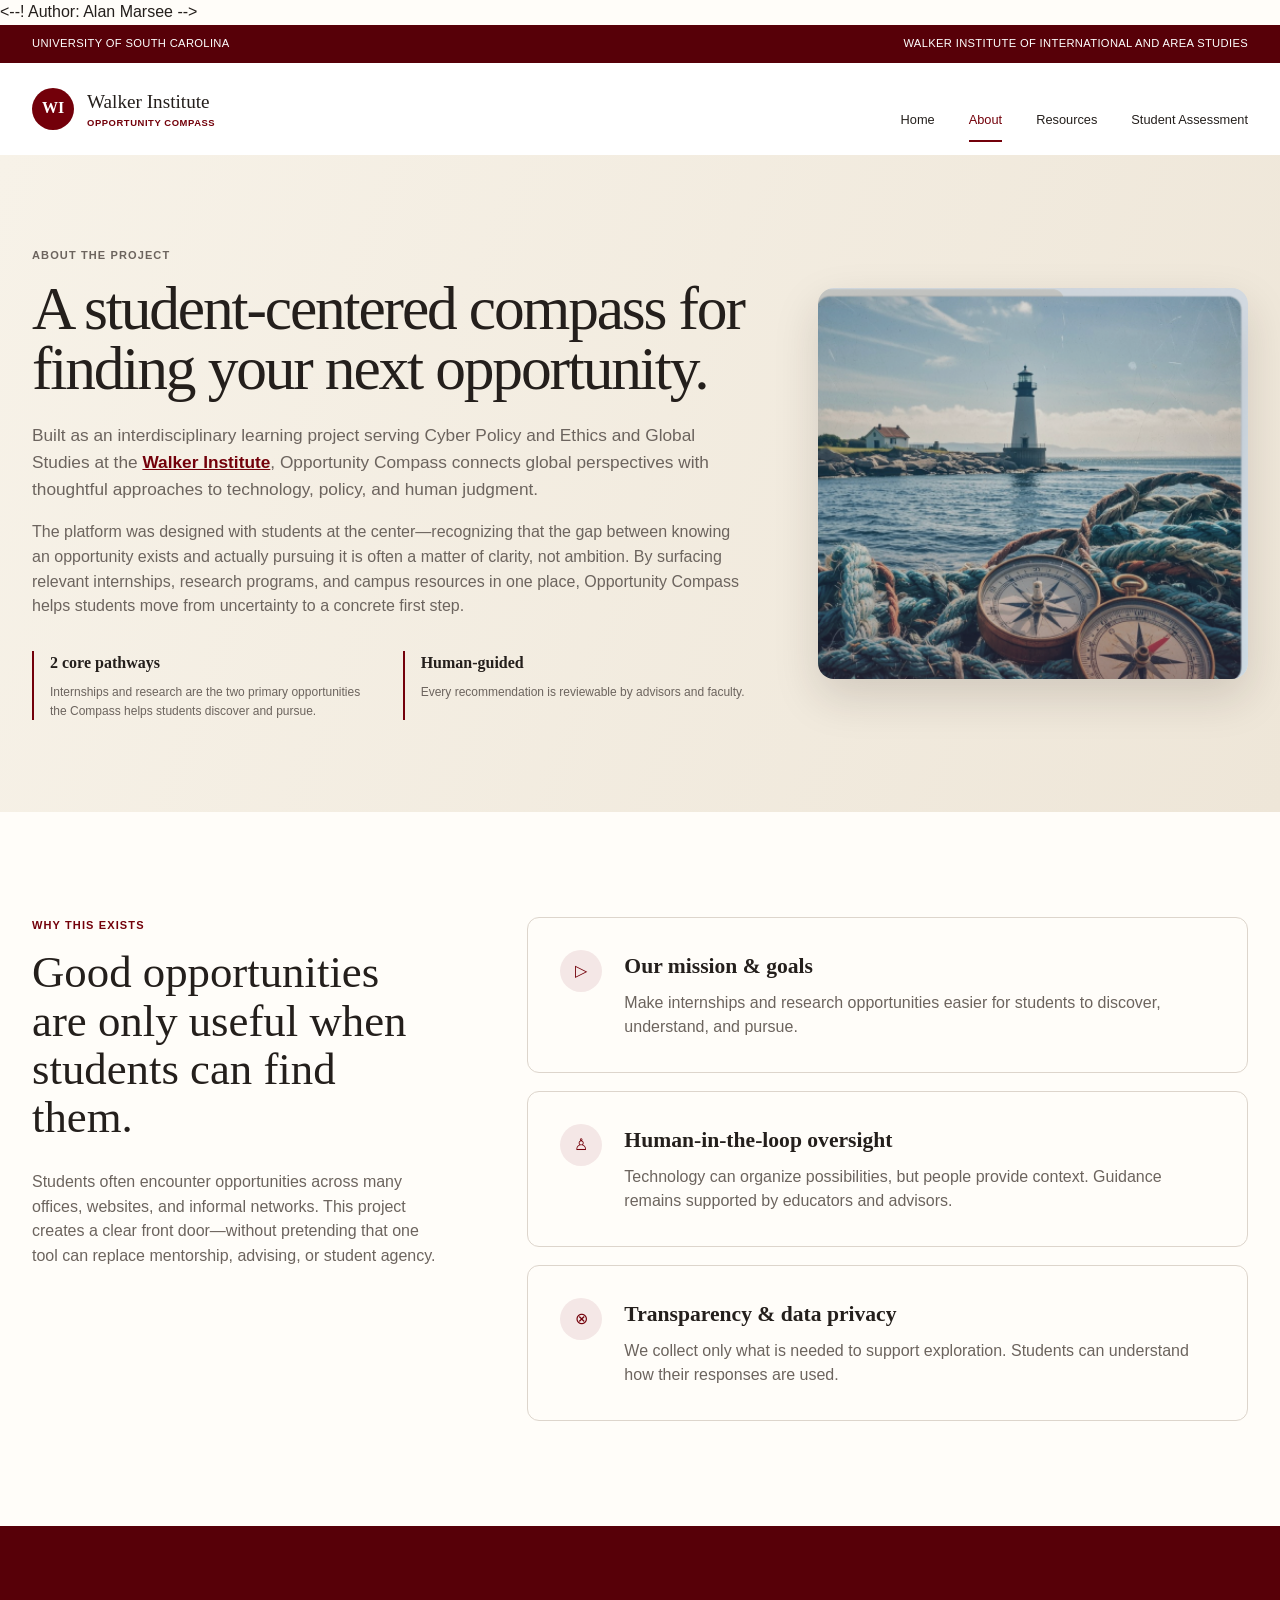
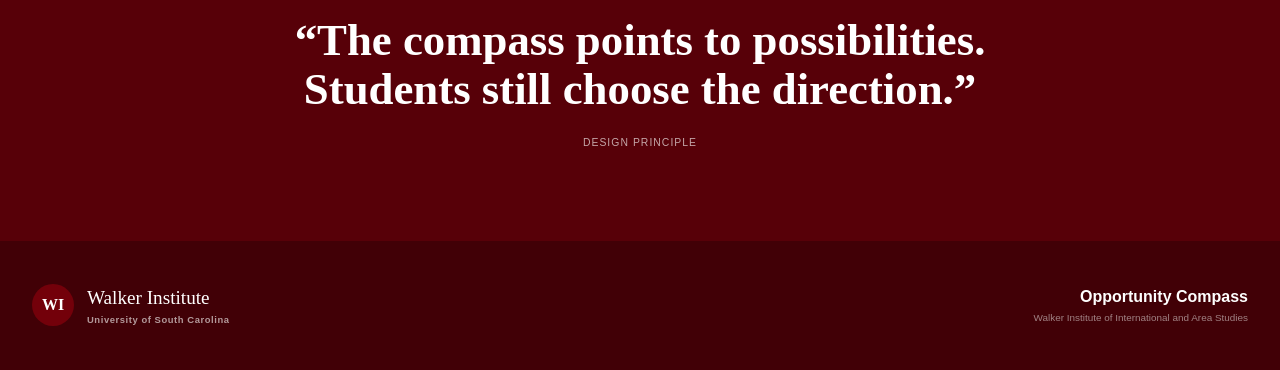
==== about.html @ a8d63390 "Add files via upload" ====
<!doctype html>
<html lang="en">
<head>
  <--! Author: Alan Marsee -->
  <meta charset="utf-8">
  <meta name="viewport" content="width=device-width, initial-scale=1">
  <meta name="description" content="Learn about Opportunity Compass.">
  <title>Opportunity Compass | About</title>
  <link rel="stylesheet" href="styles.css">

  <!-- Internal CSS example -->
  <style>
    .about-hero {
      background: linear-gradient(110deg, #f7f2e8, #eee6d8);
    }

    .about-hero__image img {
      object-position: 50% 48%;
    }
  </style>
</head>

<body>
  <header>
    <div class="university-bar">
      <div class="shell university-bar__inner">
        <span>University of South Carolina</span>
        <span>Walker Institute of International and Area Studies</span>
      </div>
    </div>

    <div class="main-nav-wrap">
      <div class="shell main-nav">
        <a class="brand" href="index.html">
          <span class="brand-mark">WI</span>
          <span>
            <strong>Walker Institute</strong>
            <small>Opportunity Compass</small>
          </span>
        </a>

        <nav>
          <a href="index.html">Home</a>
          <a class="active" href="about.html">About</a>
          <a href="index.html#pathways">Resources</a>
          <a href="index.html#assessment">Student Assessment</a>
        </nav>
      </div>
    </div>
  </header>

  <main>
    <section class="about-hero">
      <div class="shell about-hero__grid">
        <div class="about-copy">
          <p class="eyebrow">About the project</p>

          <h1>
            A student-centered compass for finding your next opportunity.
          </h1>

          <p class="lead">
            Built as an interdisciplinary learning project serving Cyber Policy
            and Ethics and Global Studies at the
            <strong class="accent-text">Walker Institute</strong>, Opportunity
            Compass connects global perspectives with thoughtful approaches to
            technology, policy, and human judgment.
          </p>

          <p>
            The platform was designed with students at the center—recognizing
            that the gap between knowing an opportunity exists and actually
            pursuing it is often a matter of clarity, not ambition. By surfacing
            relevant internships, research programs, and campus resources in
            one place, Opportunity Compass helps students move from uncertainty
            to a concrete first step.
          </p>

          <div class="project-facts">
            <div>
              <strong>2 core pathways</strong>
              <span>
                Internships and research are the two primary opportunities the
                Compass helps students discover and pursue.
              </span>
            </div>

            <div>
              <strong>Human-guided</strong>
              <span>
                Every recommendation is reviewable by advisors and faculty.
              </span>
            </div>
          </div>
        </div>

        <div class="about-hero__image">
          <img
            src=assets/about-hero.png
            alt="Lighthouse and compasses among nautical ropes"
          >
        </div>
      </div>
    </section>

    <section class="section why-section">
      <div class="shell why-grid">
        <div class="why-copy">
          <p class="eyebrow">Why this exists</p>

          <h2>
            Good opportunities are only useful when students can find them.
          </h2>

          <p>
            Students often encounter opportunities across many offices,
            websites, and informal networks. This project creates a clear front
            door—without pretending that one tool can replace mentorship,
            advising, or student agency.
          </p>
        </div>

        <div class="principles-list">
          <article class="principle-card">
            <span class="icon-badge">▷</span>
            <div>
              <h3>Our mission &amp; goals</h3>
              <p>
                Make internships and research opportunities easier for students
                to discover, understand, and pursue.
              </p>
            </div>
          </article>

          <article class="principle-card">
            <span class="icon-badge">♙</span>
            <div>
              <h3>Human-in-the-loop oversight</h3>
              <p>
                Technology can organize possibilities, but people provide
                context. Guidance remains supported by educators and advisors.
              </p>
            </div>
          </article>

          <article class="principle-card">
            <span class="icon-badge">⊗</span>
            <div>
              <h3>Transparency &amp; data privacy</h3>
              <p>
                We collect only what is needed to support exploration.
                Students can understand how their responses are used.
              </p>
            </div>
          </article>
        </div>
      </div>
    </section>

    <section class="quote-section">
      <div class="shell">
        <!-- Inline CSS example -->
        <blockquote style="max-width: 830px;">
          “The compass points to possibilities. Students still choose the
          direction.”
        </blockquote>
        <p>Design principle</p>
      </div>
    </section>
  </main>

  <footer class="site-footer">
    <div class="shell footer-inner">
      <div class="brand brand--light">
        <span class="brand-mark">WI</span>
        <span>
          <strong>Walker Institute</strong>
          <small>University of South Carolina</small>
        </span>
      </div>

      <div>
        <strong>Opportunity Compass</strong>
        <small>Walker Institute of International and Area Studies</small>
      </div>
    </div>
  </footer>
</body>
</html>
---- styles.css ----
:root {
  --garnet: #73000a;
  --dark-garnet: #570008;
  --ink: #241f1c;
  --muted: #6c645e;
  --ivory: #f7f3eb;
  --line: #ddd5cc;
  --serif: Georgia, "Times New Roman", serif;
  --sans: Arial, Helvetica, sans-serif;
}

* {
  box-sizing: border-box;
}

html {
  scroll-behavior: smooth;
}

body {
  margin: 0;
  color: var(--ink);
  background: #fffdf9;
  font-family: var(--sans);
  line-height: 1.55;
}

img {
  display: block;
  max-width: 100%;
}

a {
  color: inherit;
}

h1,
h2,
h3,
p {
  margin-top: 0;
}

h1,
h2,
h3 {
  font-family: var(--serif);
  font-weight: 400;
}

.shell {
  width: min(1220px, calc(100% - 64px));
  margin-inline: auto;
}

/* Header */

.university-bar {
  color: white;
  background: var(--dark-garnet);
  font-size: 0.7rem;
  letter-spacing: 0.03em;
  text-transform: uppercase;
}

.university-bar__inner {
  min-height: 38px;
  display: flex;
  align-items: center;
  justify-content: space-between;
}

.main-nav-wrap {
  background: white;
}

.main-nav {
  min-height: 92px;
  display: flex;
  align-items: center;
  justify-content: space-between;
  gap: 32px;
}

.brand {
  display: inline-flex;
  align-items: center;
  gap: 13px;
  text-decoration: none;
}

.brand-mark {
  width: 42px;
  aspect-ratio: 1;
  display: grid;
  place-items: center;
  color: white;
  background: var(--garnet);
  border-radius: 50%;
  font-family: var(--serif);
  font-weight: 700;
}

.brand strong,
.brand small {
  display: block;
}

.brand strong {
  font-family: var(--serif);
  font-size: 1.2rem;
  font-weight: 500;
}

.brand small {
  color: var(--garnet);
  font-size: 0.59rem;
  font-weight: 700;
  letter-spacing: 0.06em;
  text-transform: uppercase;
}

.main-nav nav {
  display: flex;
  align-items: center;
  gap: 34px;
}

.main-nav nav a {
  padding: 34px 0 10px;
  border-bottom: 2px solid transparent;
  font-size: 0.8rem;
  text-decoration: none;
}

.main-nav nav a:hover,
.main-nav nav a.active {
  color: var(--garnet);
  border-bottom-color: var(--garnet);
}

/* Home hero */

.home-hero {
  min-height: 820px;
  color: white;
  background-position: center;
  background-size: cover;
}

.hero-content {
  min-height: 820px;
  display: flex;
  flex-direction: column;
  justify-content: center;
  align-items: flex-start;
  padding: 85px 0 46px;
}

.eyebrow {
  margin-bottom: 14px;
  color: var(--garnet);
  font-size: 0.69rem;
  font-weight: 700;
  letter-spacing: 0.1em;
  text-transform: uppercase;
}

.eyebrow--light {
  color: rgba(255, 255, 255, 0.75);
}

.home-hero h1 {
  margin-bottom: 26px;
  font-size: clamp(3.2rem, 5.6vw, 5.7rem);
  line-height: 0.98;
  letter-spacing: -0.035em;
}

.home-hero h1 span {
  color: #efc5bd;
}

.hero-intro {
  max-width: 545px;
  margin-bottom: 30px;
  color: rgba(255, 255, 255, 0.82);
  font-size: 1.04rem;
}

.hero-actions,
.purpose-actions {
  display: flex;
  align-items: center;
  gap: 22px;
}

.button {
  min-height: 48px;
  display: inline-flex;
  align-items: center;
  justify-content: center;
  padding: 13px 22px;
  border: 1px solid transparent;
  border-radius: 4px;
  font-size: 0.78rem;
  font-weight: 700;
  text-decoration: none;
}

.button--primary {
  color: white;
  background: var(--garnet);
}

.button--light {
  color: var(--garnet);
  background: white;
}

.button--outline-light {
  color: white;
  border-color: rgba(255, 255, 255, 0.55);
}

.text-link {
  font-size: 0.8rem;
  text-underline-offset: 5px;
}

.text-link--light {
  color: rgba(255, 255, 255, 0.82);
}

.hero-stats {
  display: flex;
  gap: 52px;
  margin-top: 55px;
  padding-top: 18px;
  border-top: 1px solid rgba(255, 255, 255, 0.22);
}

.hero-stats div {
  min-width: 110px;
}

.hero-stats strong,
.hero-stats span {
  display: block;
}

.hero-stats strong {
  font-family: var(--serif);
  font-size: 1.45rem;
  font-weight: 400;
}

.hero-stats span {
  color: rgba(255, 255, 255, 0.55);
  font-size: 0.6rem;
  letter-spacing: 0.09em;
  text-transform: uppercase;
}

.hero-secondary-links {
  display: flex;
  gap: 26px;
  margin-top: 30px;
}

.hero-secondary-links a {
  color: rgba(255, 255, 255, 0.58);
  font-size: 0.7rem;
  text-decoration: none;
}

/* Content sections */

.section {
  padding: 105px 0;
}

.section--ivory {
  background: var(--ivory);
}

.section h2,
.why-copy h2 {
  margin-bottom: 28px;
  font-size: clamp(2.1rem, 3.5vw, 3.25rem);
  line-height: 1.08;
}

.section-heading--split {
  display: grid;
  grid-template-columns: 1.35fr 0.65fr;
  align-items: end;
  gap: 80px;
  margin-bottom: 45px;
}

.section-heading--split h2 {
  margin-bottom: 0;
}

.section-heading--split > p {
  color: var(--muted);
}

.pathway-list {
  display: grid;
  gap: 18px;
}

.pathway-card {
  display: grid;
  grid-template-columns: auto 1fr auto;
  align-items: center;
  gap: 22px;
  padding: 28px;
  background: rgba(255, 255, 255, 0.65);
  border: 1px solid var(--line);
  border-radius: 12px;
  text-decoration: none;
}

.pathway-card strong,
.pathway-card small {
  display: block;
}

.pathway-card strong {
  margin-bottom: 4px;
  font-family: var(--serif);
  font-size: 1.1rem;
}

.pathway-card small {
  color: var(--muted);
}

.card-link {
  color: var(--garnet);
  font-size: 0.73rem;
  font-weight: 700;
}

.icon-badge {
  width: 42px;
  height: 42px;
  display: grid;
  place-items: center;
  color: var(--garnet);
  background: #f4e7e6;
  border-radius: 50%;
}

.chapter-grid {
  display: grid;
  grid-template-columns: repeat(4, 1fr);
  gap: 18px;
  margin-top: 40px;
}

.chapter-card {
  overflow: hidden;
  background: white;
  border: 1px solid var(--line);
  border-radius: 12px;
}

.chapter-card img {
  width: 100%;
  aspect-ratio: 4 / 3;
  object-fit: cover;
}

.chapter-card__body {
  padding: 20px;
}

.chapter-card__body > span {
  color: var(--muted);
  font-size: 0.65rem;
}

.chapter-card h3 {
  margin: 12px 0 6px;
  font-size: 1rem;
}

.chapter-card p {
  margin-bottom: 0;
  color: var(--muted);
  font-size: 0.78rem;
}

/* Purpose and footer */

.purpose-section,
.quote-section {
  color: white;
  background: var(--dark-garnet);
}

.purpose-section__inner {
  padding: 120px 0;
  text-align: center;
}

.purpose-section h2 {
  margin-bottom: 22px;
  font-size: clamp(2.4rem, 4vw, 4rem);
  line-height: 1.02;
}

.purpose-section__inner > p:not(.eyebrow) {
  max-width: 650px;
  margin: 0 auto 35px;
  color: rgba(255, 255, 255, 0.72);
}

.purpose-actions {
  justify-content: center;
}

.site-footer {
  padding: 42px 0;
  color: white;
  background: #410006;
}

.footer-inner {
  display: flex;
  align-items: center;
  justify-content: space-between;
}

.brand--light small {
  color: rgba(255, 255, 255, 0.6);
  text-transform: none;
}

.footer-inner > div:last-child {
  text-align: right;
}

.footer-inner > div:last-child strong,
.footer-inner > div:last-child small {
  display: block;
}

.footer-inner > div:last-child small {
  color: rgba(255, 255, 255, 0.5);
  font-size: 0.62rem;
}

/* About page */

.about-hero {
  padding: 92px 0;
}

.about-hero__grid {
  display: grid;
  grid-template-columns: 1.25fr 0.75fr;
  gap: 70px;
  align-items: center;
}

.about-copy h1 {
  margin-bottom: 24px;
  font-size: clamp(3rem, 4.8vw, 5rem);
  line-height: 0.98;
  letter-spacing: -0.035em;
}

.about-copy p {
  color: var(--muted);
}

.about-copy .lead {
  font-size: 1.08rem;
}

.accent-text {
  color: var(--garnet);
  text-decoration: underline;
}

.about-hero__image img {
  width: 100%;
  aspect-ratio: 1.1 / 1;
  object-fit: cover;
  border-radius: 16px;
  box-shadow: 0 18px 45px rgba(41, 24, 18, 0.15);
}

.project-facts {
  display: grid;
  grid-template-columns: repeat(2, 1fr);
  gap: 25px;
  margin-top: 32px;
}

.project-facts div {
  padding-left: 16px;
  border-left: 2px solid var(--garnet);
}

.project-facts strong,
.project-facts span {
  display: block;
}

.project-facts strong {
  margin-bottom: 7px;
  font-family: var(--serif);
}

.project-facts span {
  color: var(--muted);
  font-size: 0.75rem;
}

.why-grid {
  display: grid;
  grid-template-columns: 0.72fr 1.28fr;
  gap: 90px;
}

.why-copy p:last-child {
  color: var(--muted);
}

.principles-list {
  display: grid;
  gap: 18px;
}

.principle-card {
  display: grid;
  grid-template-columns: auto 1fr;
  gap: 22px;
  padding: 32px;
  border: 1px solid var(--line);
  border-radius: 12px;
}

.principle-card h3 {
  margin-bottom: 7px;
  font-size: 1.35rem;
  font-weight: 600;
}

.principle-card p {
  margin-bottom: 0;
  color: var(--muted);
}

.quote-section {
  padding: 90px 0;
  text-align: center;
}

.quote-section blockquote {
  margin: 0 auto 22px;
  font-family: var(--serif);
  font-size: clamp(2rem, 3.5vw, 3.4rem);
  font-weight: 700;
  line-height: 1.08;
}

.quote-section p {
  margin-bottom: 0;
  color: rgba(255, 255, 255, 0.65);
  font-size: 0.65rem;
  letter-spacing: 0.1em;
  text-transform: uppercase;
}

/* Responsive layout */

@media (max-width: 900px) {
  .shell {
    width: min(100% - 36px, 720px);
  }

  .university-bar__inner span:last-child {
    display: none;
  }

  .main-nav {
    align-items: flex-start;
    flex-direction: column;
    padding: 20px 0;
  }

  .main-nav nav {
    width: 100%;
    overflow-x: auto;
    gap: 24px;
  }

  .main-nav nav a {
    padding: 8px 0;
    white-space: nowrap;
  }

  .section-heading--split,
  .about-hero__grid,
  .why-grid {
    grid-template-columns: 1fr;
    gap: 45px;
  }

  .chapter-grid {
    grid-template-columns: repeat(2, 1fr);
  }
}

@media (max-width: 600px) {
  .section {
    padding: 70px 0;
  }

  .hero-actions,
  .purpose-actions {
    align-items: flex-start;
    flex-direction: column;
  }

  .hero-stats {
    gap: 24px;
  }

  .hero-stats div {
    min-width: 0;
  }

  .hero-secondary-links {
    flex-direction: column;
    gap: 9px;
  }

  .pathway-card {
    grid-template-columns: auto 1fr;
  }

  .card-link {
    grid-column: 2;
  }

  .chapter-grid,
  .project-facts {
    grid-template-columns: 1fr;
  }

  .footer-inner {
    align-items: flex-start;
    flex-direction: column;
    gap: 28px;
  }

  .footer-inner > div:last-child {
    text-align: left;
  }
}
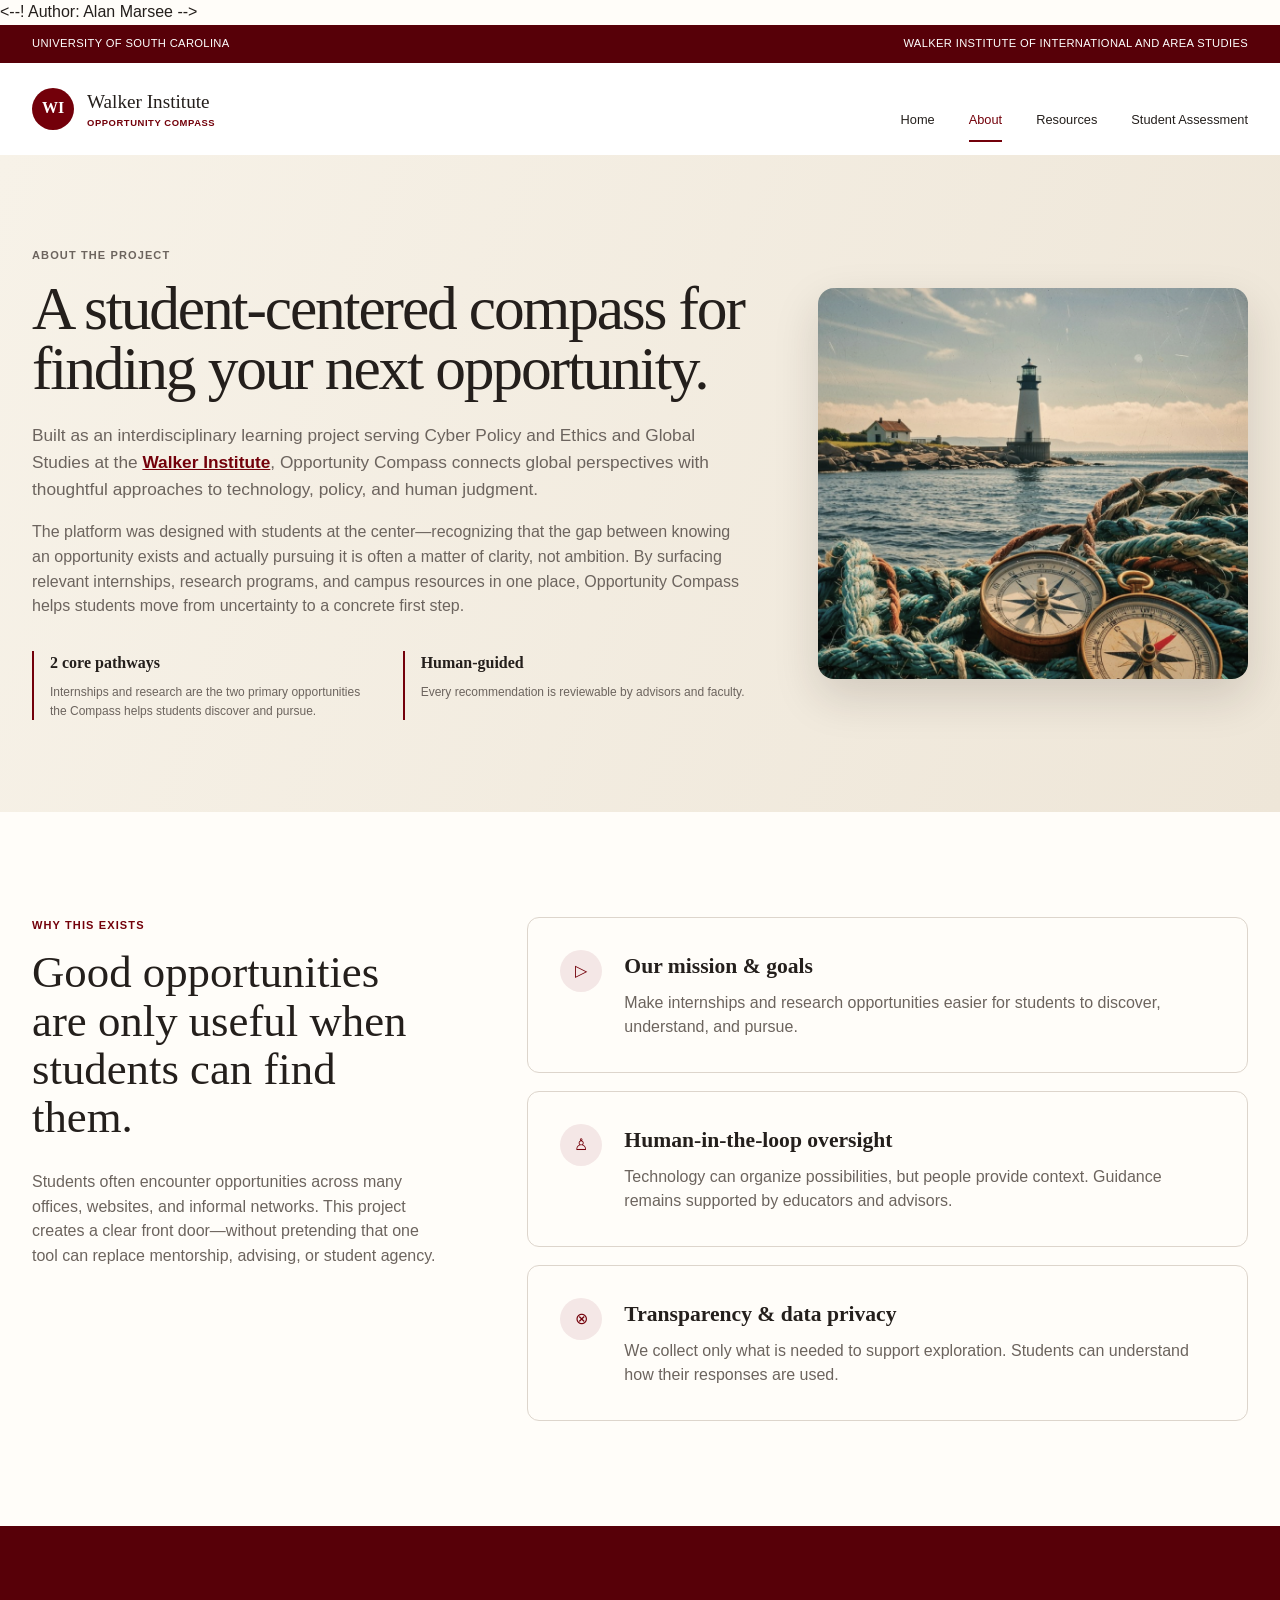
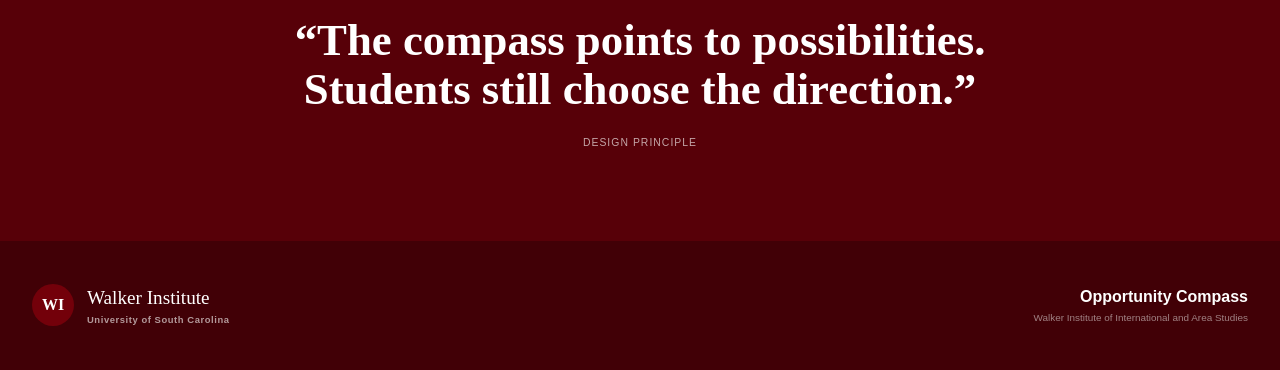
==== commit 297348a9: "Add files via upload" ====
--- a/about.html
+++ b/about.html
@@ -42,8 +42,8 @@
         <nav>
           <a href="index.html">Home</a>
           <a class="active" href="about.html">About</a>
-          <a href="index.html#pathways">Resources</a>
-          <a href="index.html#assessment">Student Assessment</a>
+          <a href="resources.html">Resources</a>
+          <a href="assessment.html">Student Assessment</a>
         </nav>
       </div>
     </div>
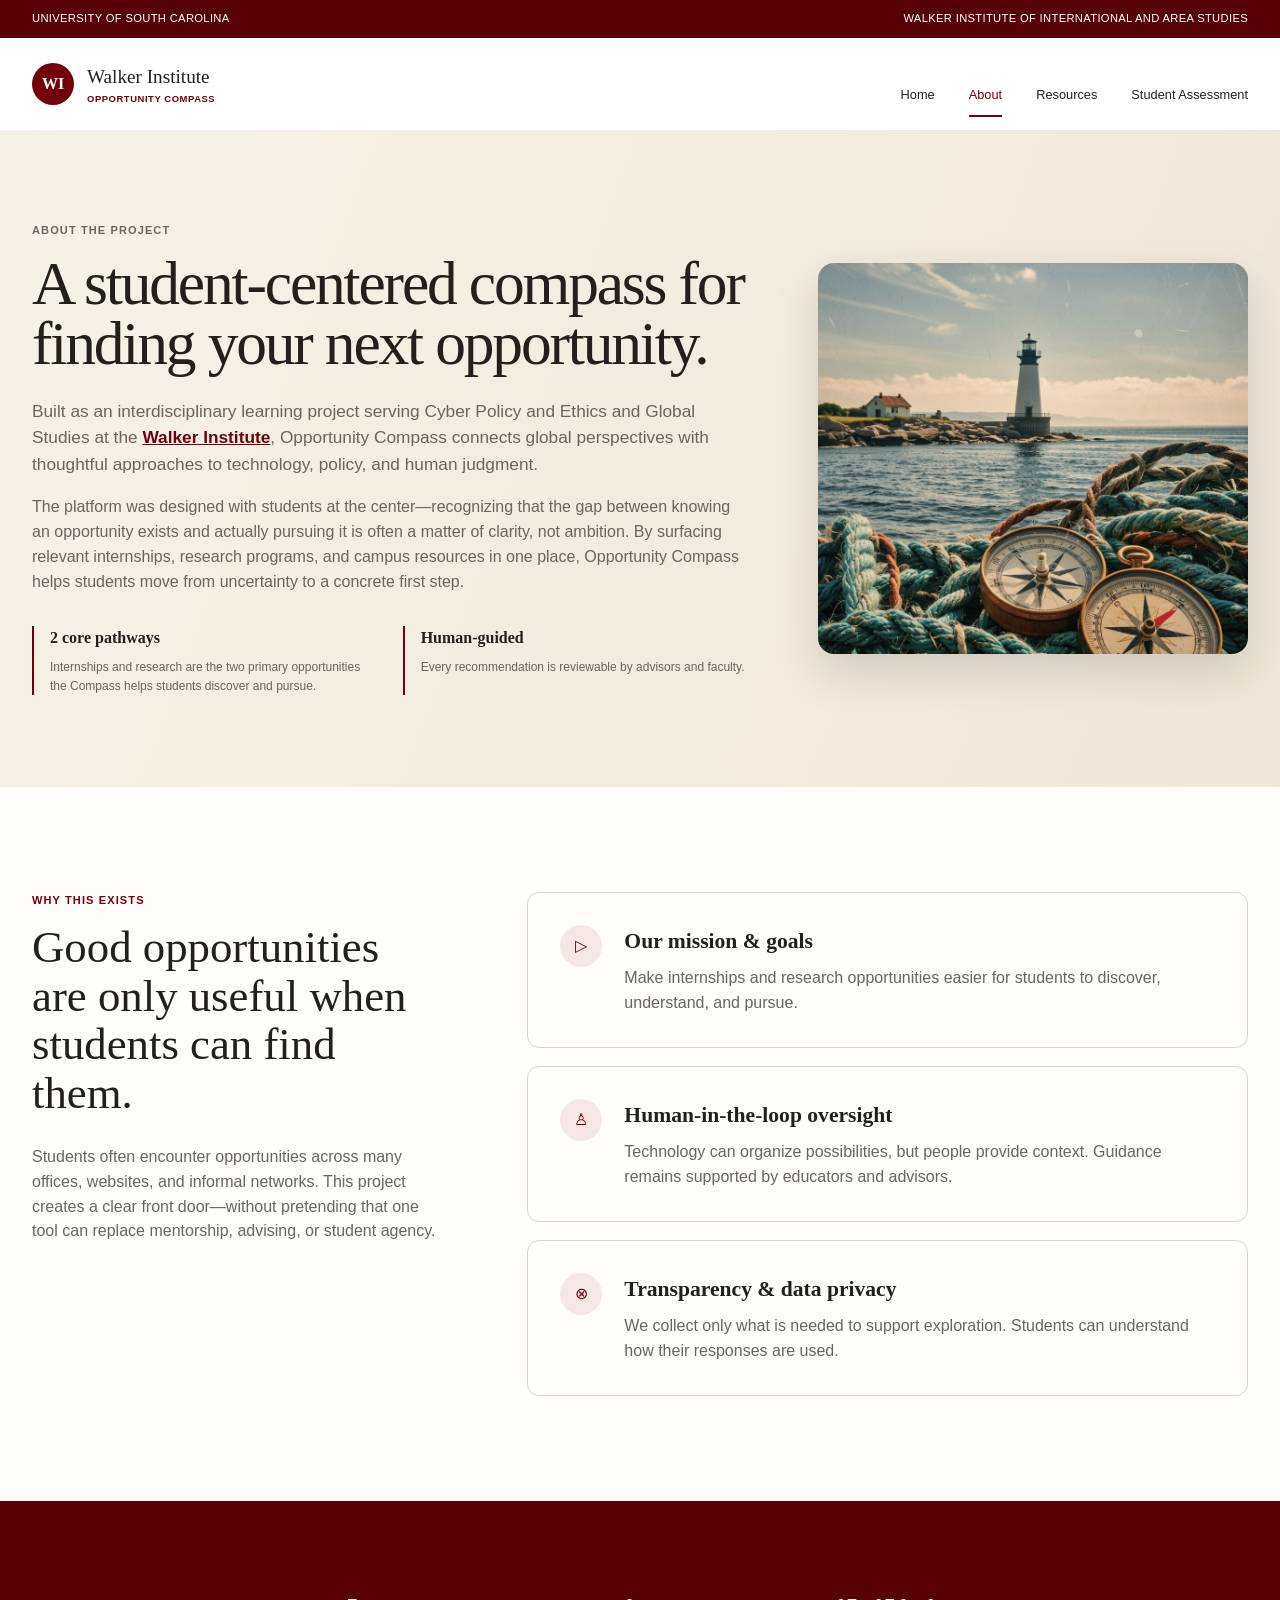
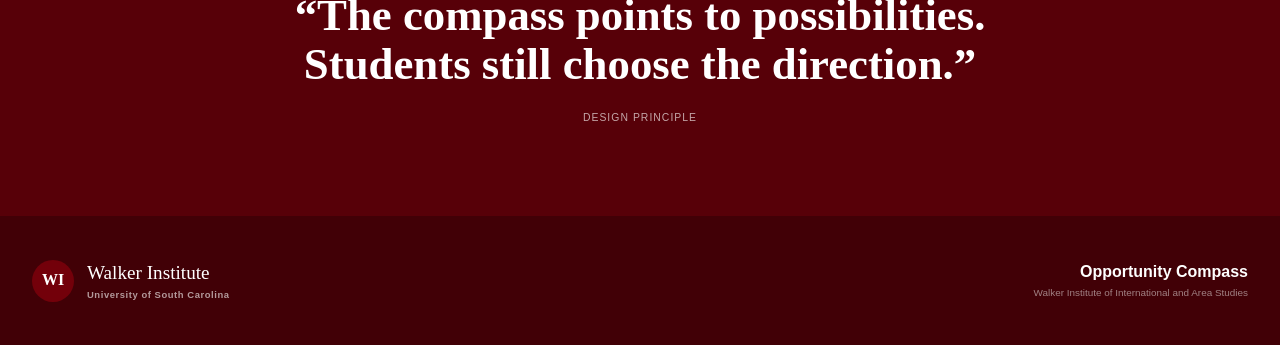
==== commit b1fb7800: "Add files via upload" ====
--- a/about.html
+++ b/about.html
@@ -1,7 +1,7 @@
 <!doctype html>
 <html lang="en">
 <head>
-  <--! Author: Alan Marsee -->
+  <!-- Author: Alan Marsee -->
   <meta charset="utf-8">
   <meta name="viewport" content="width=device-width, initial-scale=1">
   <meta name="description" content="Learn about Opportunity Compass.">
